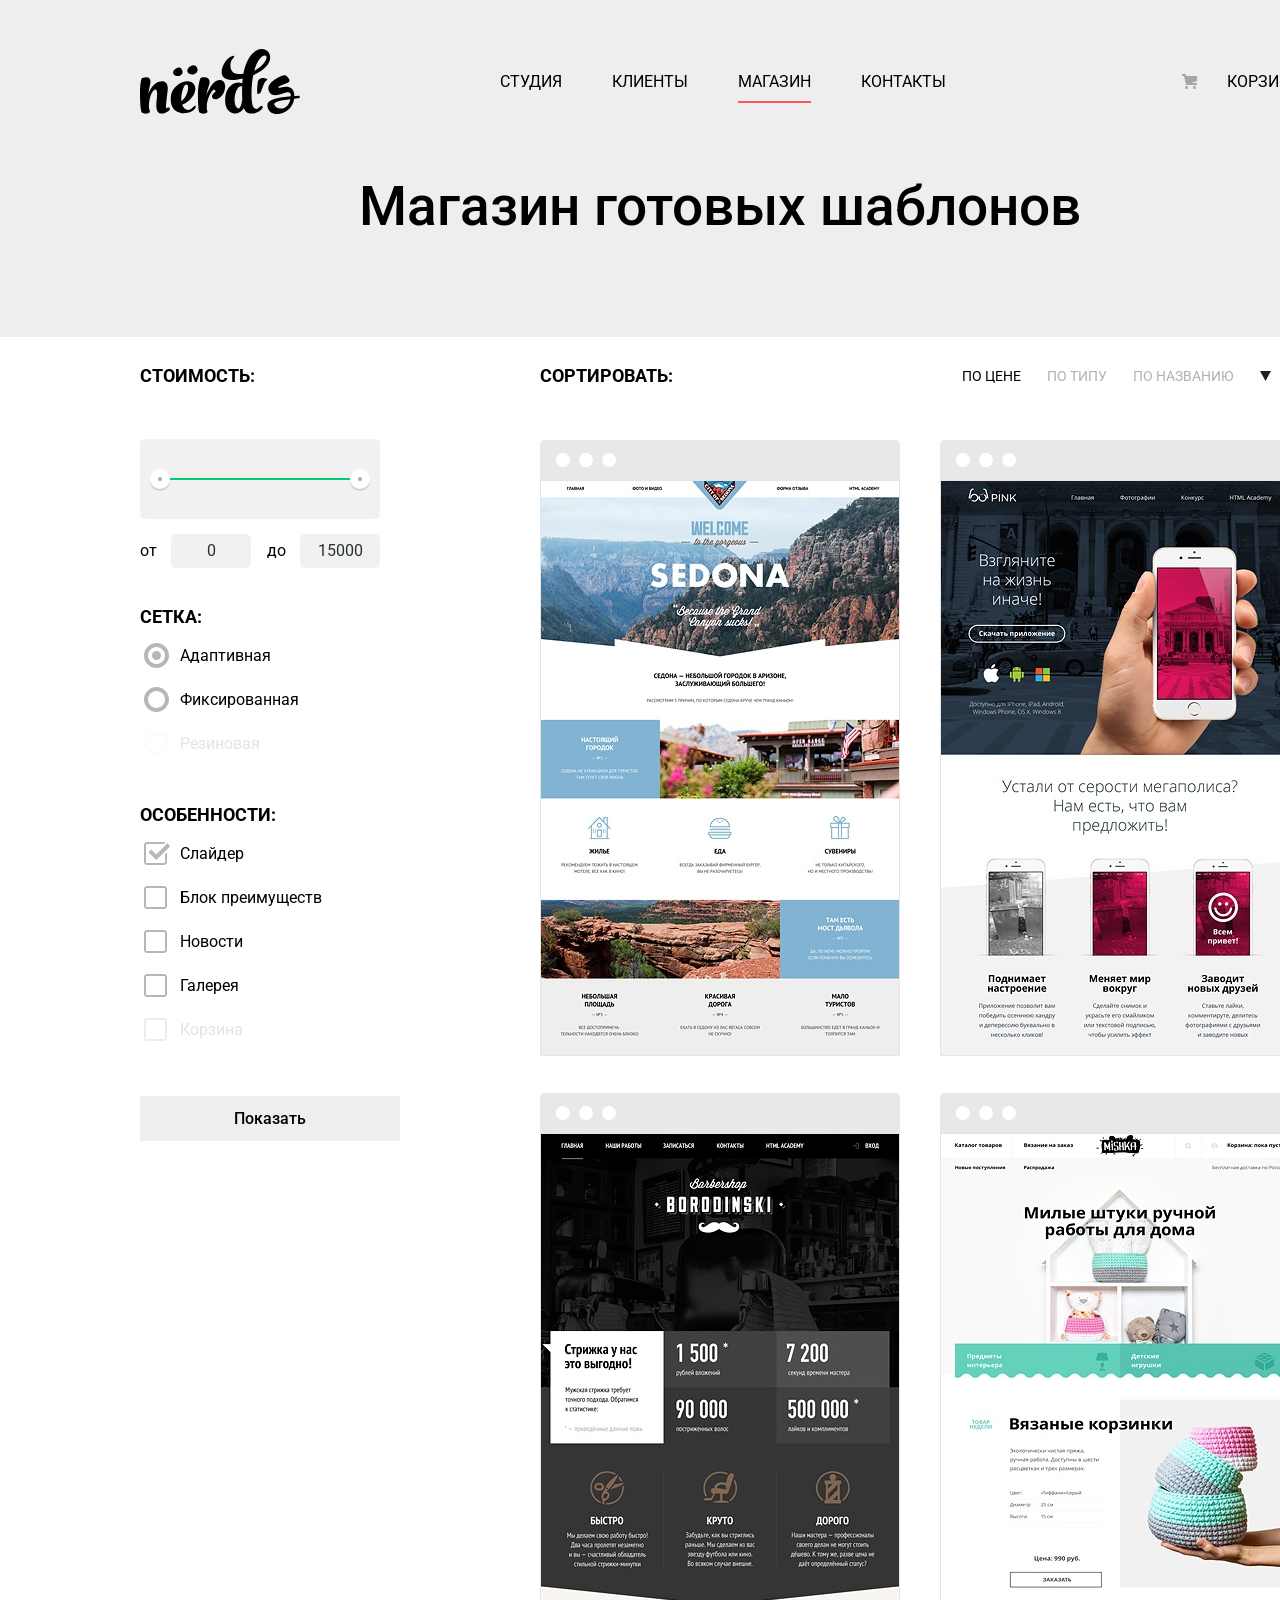
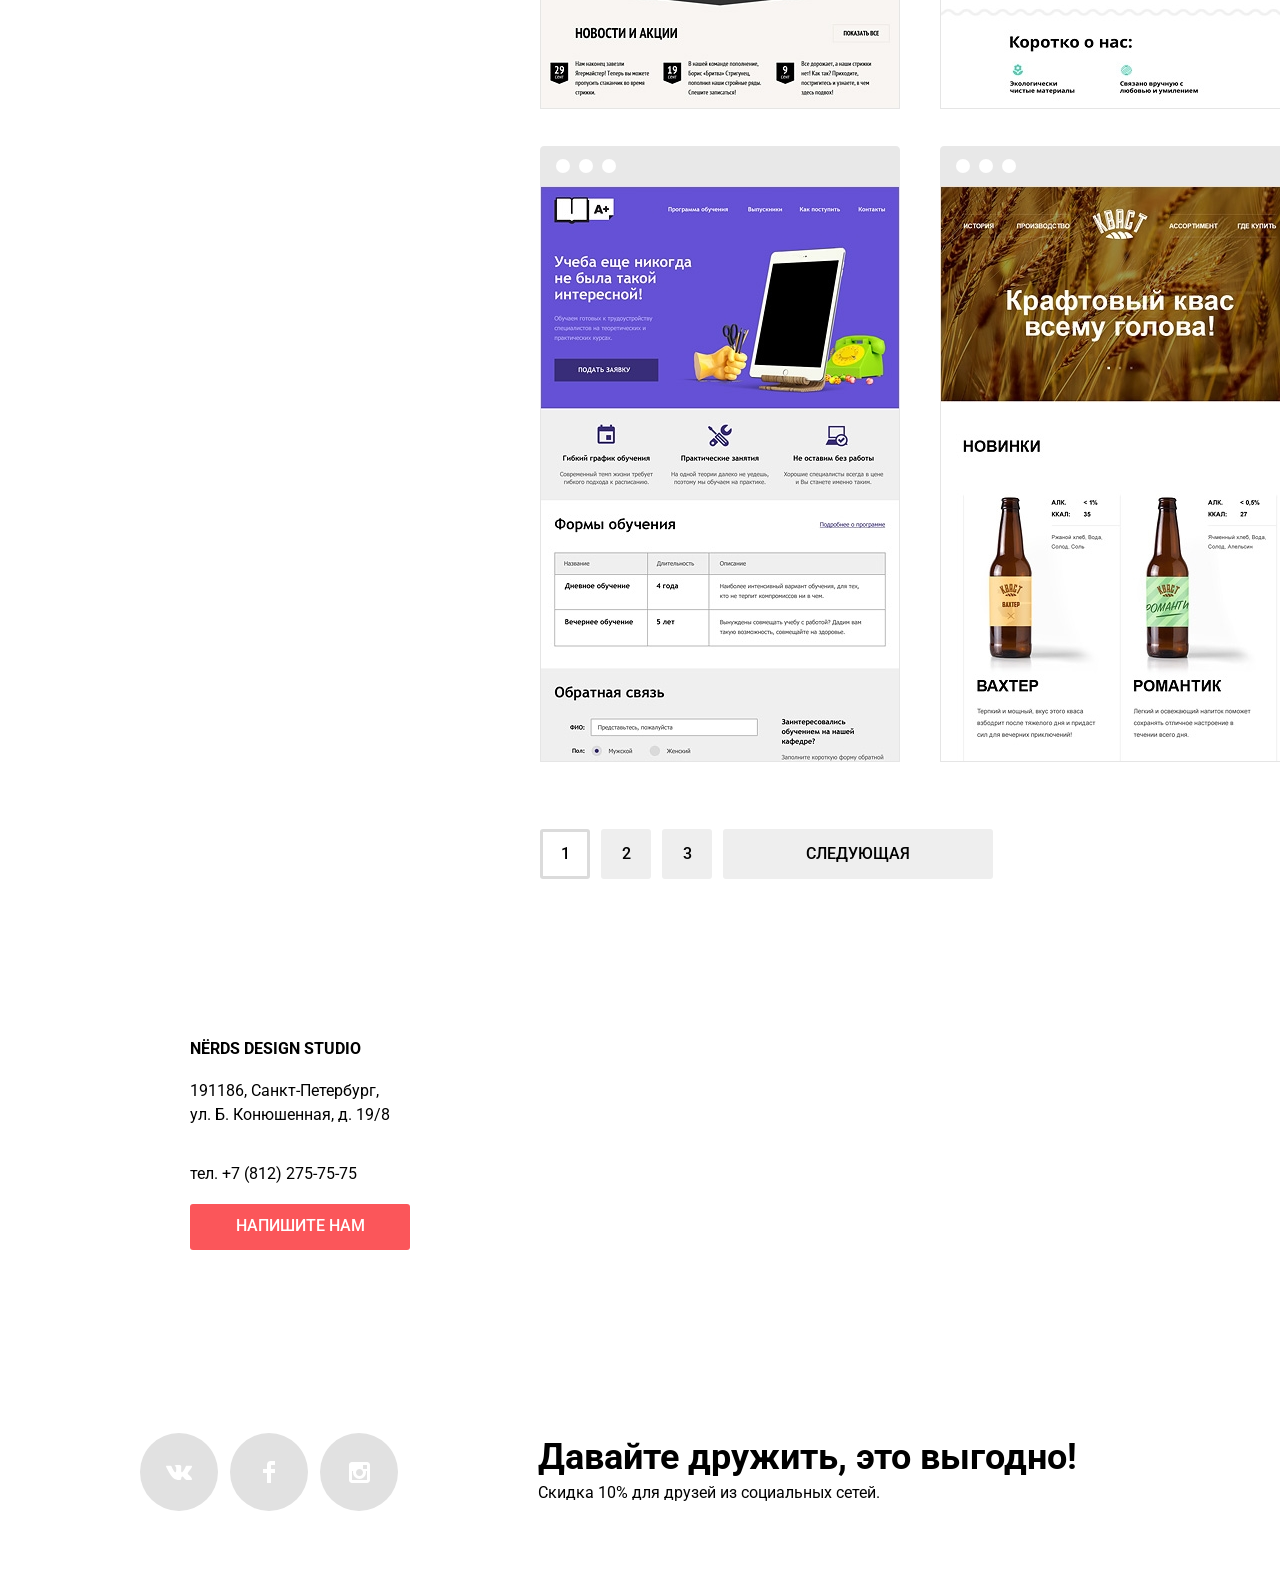
==== catalog.html @ 2fbe5a68 "обучение сайт nerds" ====
<!DOCTYPE html>
<html lang="en">
  <head>
    <meta charset="UTF-8" />
    <meta name="viewport" content="width=device-width, initial-scale=1.0" />
    <title>nerds</title>
    <link href="https://fonts.googleapis.com/css?family=Roboto:400,500,700&amp;subset=cyrillic" rel="stylesheet">
    <link href="style/normalize.css" rel="stylesheet" />
    <link rel="stylesheet" href="style/style.css" />
  </head>
  <body>
    <header class="main-header">
      <nav class="main-navigation  container">
        <h1 class="visually-hidden">nerds</h1>
        <a href="index.html" class="main-header-logo">
          <img src="img/nerds-logo.svg" width="160" height="65" alt="Логотип nerds" />
        </a>
        <div class="main-navigation-wrapper">
          <ul class="site-navigation">
            <li>
              <a href="index.html">Студия</a>
            </li>
            <li>
              <a href="clients.html">Клиенты</a>
            </li>
            <li>
              <a href="catalog.html" class="active-link">Магазин</a>
            </li>
            <li>
              <a href="contacts.html">Контакты</a>
            </li>
          </ul>
          <ul class="user-navigation">
            <li>
              <a class="basket-link" href="basket.html">Корзина</a>
            </li>
          </ul>
        </div>
      </nav>
    </header>
    <section class="page-title">
      <div class="container">
        <h1>Магазин готовых шаблонов</h1>
      </div>
    </section>
    <div class="catalog-columns container">
      <aside class="filters">
        <h2 class="visually-hidden">Фильтр товаров</h2>
        <form action="form.php" method="GET">
          <fieldset class="price">
            <legend>Стоимость:</legend>
            <div class="range-filter">
              <div class="range-controls">
                <div class="scale">
                  <div class="bar"></div>
                </div>
                <div class="toggle toggle-min"></div>
                <div class="toggle toggle-max"></div>
              </div>
              <div class="price-controls">
                <label class="min-price">от <input name="min-price" type="text" value="0"></label>
                <label class="max-price">до <input name="max-price" type="text" value="15000"></label>
              </div>
            </div>
          </fieldset>
          <fieldset class="templates-grid">
            <legend>Сетка:</legend>
            <ul class="filter-options">
              <li class="filter-option">
                <input class="visually-hidden filter-option-radio" type="radio" name="layouts" id="adaptive" value="adaptive"
                  checked>
                <label for="adaptive">Адаптивная</label>
              </li>
              <li class="filter-option">
                <input class="visually-hidden filter-option-radio" type="radio" name="layouts" id="fixed" value="fixed">
                <label for="fixed">Фиксированная</label>
              </li>
              <li class="filter-option">
                <input class="visually-hidden filter-option-radio" type="radio" name="layouts" id="rubber" value="rubber"
                  disabled>
                <label for="rubber">Резиновая</label>
              </li>
            </ul>
          </fieldset>
          <fieldset class="feature">
            <legend>Особенности:</legend>
            <ul>
              <li>
                <input id="slider" type="checkbox" name="feature" value="slider" checked>
                <label for="slider">Слайдер</label>
              </li>
              <li>
                <input id="block-advantage" type="checkbox" name="feature" value="block-advantage">
                <label for="block-advantage">Блок преимуществ</label>
              </li>
              <li>
                <input id="news" type="checkbox" name="feature" value="news">
                <label for="news">Новости</label>
              </li>
              <li>
                <input id="gallery" type="checkbox" name="feature" value="gallery">
                <label for="gallery">Галерея</label>
              </li>
              <li>
                <input id="cart" type="checkbox" name="feature" value="cart" disabled>
                <label for="cart">Корзина</label>
              </li>
            </ul>
          </fieldset>
          <button class="filter-button" type="submit">Показать</button>
        </form>
      </aside>
      <section class="projects">
        <h2 class="visually-hidden">Готовые шаблоны</h2>
        <div class="sort">
          <h4 class="sort-header">Сортировать:</h4>
          <ul class="sort-list">
            <li class="sort-item">
              <a class="sort-link current-sort-link" href="#">По цене</a>
            </li>
            <li class="sort-item">
              <a class="sort-link" href="#">По типу</a>
            </li>
            <li class="sort-item">
              <a class="sort-link" href="#">По названию</a>
            </li>
            <li class="sort-item">
              <a class="sort-down current-sort-link" href="#" aria-label="по уменьшению"></a>
              <a class="sort-up" href="#" aria-label="по возрастанию"></a>
            </li>
          </ul>
        </div>
        <ul class="projects-list">
          <li class="projects-item">
            <img src="img/img-sedona.jpg" alt="Шаблон сайта Sedona">
            <div class="bottom-modal">
              <a href="#">
                <h4 class="projects-item-title">Sedona</h4>
              </a>
              <p class="projects-item-description">Информационный сайт для туристов</p>
              <a class="button" href="#">9 900 руб.</a>
            </div>
          </li>
          <li class="projects-item">
            <img src="img/img-pink.jpg" alt="Шаблон сайта Sedona">
            <div class="bottom-modal">
              <a href="#">
                <h4 class="projects-item-title">PINK APP</h4>
              </a>
              <p class="projects-item-description">Продуктовый лендинг
                приложения для iOS и Android</p>
              <a class="button" href="#">9 900 руб.</a>
            </div>
          </li>
          <li class="projects-item">
            <img src="img/img-barbershop.jpg" alt="Шаблон сайта BARBERSHOP">
            <div class="bottom-modal">
              <a href="#">
                <h4 class="projects-item-title">BARBERSHOP</h4>
              </a>
              <p class="projects-item-description">Сайт салоны красоты. Для мужчин, да.</p>
              <a class="button" href="#">9 900 руб.</a>
            </div>
          </li>
          <li class="projects-item">
            <img src="img/img-mishka.jpg" alt="Шаблон сайта MISHKA">
            <div class="bottom-modal">
              <a href="#">
                <h4 class="projects-item-title">MISHKA</h4>
              </a>
              <p class="projects-item-description">Интернет-магазин
                вязаных игрушек</p>
              <a class="button" href="#">9 900 руб.</a>
            </div>
          </li>
          <li class="projects-item">
            <img src="img/img-aplus.jpg" alt="Шаблон сайта A PLUS">
            <div class="bottom-modal">
              <a href="#">
                <h4 class="projects-item-title">A PLUS</h4>
              </a>
              <p class="projects-item-description">Лендинг курсов повышения квалификации</p>
              <a class="button" href="#">9 900 руб.</a>
            </div>
          </li>
          <li class="projects-item">
            <img src="img/img-kvast.jpg" alt="Шаблон сайта КВАСТ">
            <div class="bottom-modal">
              <a href="#">
                <h4 class="projects-item-title">КВАСТ</h4>
              </a>
              <p class="projects-item-description">Промо-сайт производителя
                крафтового кваса</p>
              <a class="button" href="#">9 900 руб.</a>
            </div>
          </li>
        </ul>
        <nav aria-label="pagination">
          <ul class="pagination">
            <li>
              <a href="" aria-current="page"><span class="visually-hidden">page </span>1</a>
            </li>
            <li>
              <a href="">
                <span class="visually-hidden">page </span>2
              </a>
            </li>
            <li>
              <a href=""> <span class="visually-hidden">page </span>3</a>
            </li>
            <li class=" pagination-next">
              <a href="">
                <span class="visually-hidden">Следующая страница</span><span>СЛЕДУЮЩАЯ</span>
              </a>
            </li>
          </ul>
        </nav>
      </section>
    </div>
    <footer>
      <section class="contacts">
        <h2 class="visually-hidden">Контакты</h2>
        <iframe
          src="https://yandex.ru/map-widget/v1/?um=constructor%3A1b38557f843f948382fe38549c02ef60f579a05e9a48467eda817ba6c1360b49&amp;source=constructor"
          width="100%" height="416" frameborder="0"></iframe>
        <img src="img/map.jpg" alt="Дизайн-студия Nerds - карта" width="100%" height="416">
        <div class="container">
          <div class="contacts-info">
            <b>NЁRDS DESIGN STUDIO</b>
            <p class="contacts-info-text">191186, Санкт-Петербург, <br> ул. Б. Конюшенная, д. 19/8</p>
            <p class="contacts-info-text">тел. <a href="tel:+78122757575">+7 (812) 275-75-75</a></p>
            <a class="button write-us" href="form.html">Напишите нам</a>
          </div>
        </div>
      </section>
      <section class="social container">
        <h2 class="visually-hidden">Мы в социальных сетях</h2>
        <ul class="social-list">
          <li>
            <a class="social-button button-vk" href="#">
              <span class="visually-hidden">Вконтакте</span>
            </a>
          </li>
          <li>
            <a class="social-button button-fb" href="#">
              <span class="visually-hidden">Фейсбук</span>
            </a>
          </li>
          <li>
            <a class="social-button button-insta" href="#">
              <span class="visually-hidden">Инстаграм</span>
            </a>
          </li>
        </ul>
        <div class="social-text">
          <b>Давайте дружить, это выгодно!</b>
          <p>Скидка 10% для друзей из социальных сетей.</p>
        </div>
      </section>
      <section class="modal modal-feedback">
        <b>Напишите нам</b>
        <form class="feedback-form" action="https://echo.htmlacademy.ru" method="post">
          <div class="feedback-form-user-info">
            <div>
              <label for="name">Ваше имя:</label>
              <input id="name" type="text" name="name" placeholder="Имя Фамилия" required>
            </div>
            <div>
              <label for="email">Ваш e-mail:</label>
              <input id="email" type="email" name="email" placeholder="email@example.com" required>
            </div>
          </div>
          <div>
            <label for="message">Текст письма:</label>
            <textarea id="message" name="message" placeholder="В свободной форме"></textarea>
          </div>
          <button class="button" type="submit">Отправить</button>
        </form>
        <button class="modal-close" type="button"><span class="visually-hidden">Закрыть</span></button>
      </section>
      <script src="js/script.js"></script>
  </body>
</html>
---- style/style.css ----
body {
  min-width: 1440px;
  margin: 0;
  padding: 0;
  font-family: "Roboto", Arial, sans-serif;
  font-size: 16px;
  line-height: 24px;
  font-weight: 400;
  color: #000000;
  background-color: #ffffff;
}

a {
  text-decoration: none;
}

.visually-hidden {
  position: absolute;
  width: 1px;
  height: 1px;
  margin: -1px;
  border: 0;
  padding: 0;
  white-space: nowrap;
  clip-path: inset(100%);
  clip: rect(0 0 0 0);
  overflow: hidden;
}

.container {
  width: 1160px;
  margin: 0 auto;
  padding: 0 20px;
}

.button {
  display: inline-block;
  padding: 13px 45px 15px 45px;
  font: inherit;
  font-weight: 500;
  line-height: 18px;
  vertical-align: middle;
  text-align: center;
  color: #ffffff;
  text-transform: uppercase;
  background-color: #fb565a;
  border: none;
  cursor: pointer;
  border-radius: 3px;
}

.button:hover,
.button:focus {
  background-color: #e74246;
}

.button:active {
  background-color: #d7373b;
  box-shadow: 0px 5px 5px -5px rgba(0, 0, 0, 0.6) inset;
  color: rgba(255, 255, 255, 0.3);
}

.button.disabled,
.button:disabled {
  cursor: default;
  opacity: 0.5;
  background-color: #000000;
}

.main-header {
  background-color: #eeeeee;
}

.main-header .main-navigation {
  display: flex;
  padding-top: 49px;
  justify-content: space-between;
  min-height: 65px;
}

.main-header .main-header-logo {
  width: 160px;
  height: 65px;
  margin-right: 200px;
}

.main-header .main-header-logo:hover {
  opacity: 0.8;
}

.main-header .main-header-logo:hover {
  opacity: 0.3;
}

.main-header ul {
  margin: 0;
  padding: 0;
  list-style: none;
  column-gap: 50px;
  row-gap: 20px;
  margin-right: 45px;
}

.site-navigation {
  list-style: none;
  margin: 0;
  padding: 0;
  display: flex;
  flex-wrap: wrap;
  margin-top: 75px;
}

.main-header ul.user-navigation {
  margin: 0;
}

.main-navigation .main-navigation-wrapper {
  display: flex;
  flex-grow: 1;
  justify-content: space-between;
  align-items: center;
}

.basket-link {
  position: relative;
  display: inline-flex;
  align-items: center;
}

.basket-link::before {
  content: "";
  position: absolute;
  left: -45px;
  width: 15px;
  height: 15px;
  background-image: url("../img/cart-icon.svg");
  background-repeat: no-repeat;
  background-position: 0 0;
  align-self: center;
}

.basket-link.active-link::after {
  content: "";
  position: absolute;
  left: -45px;
  right: 0;
  bottom: -9px;
  height: 1px;
  background-color: #fb565a;
}

.site-navigation a,
.basket-link {
  color: #000;
  text-transform: uppercase;
}

.main-navigation-wrapper a:focus,
.main-navigation-wrapper a:active {
  opacity: 0.3;
  color: #000;
}

.main-navigation-wrapper a:hover {
  color: #fb565a;
}

.site-navigation a.active-link {
  border-bottom: 2px #fb565a solid;
  padding-bottom: 10px;
}

.slider {
  background-color: #eeeeee;
  margin-bottom: 80px;
}

.slider-inner {
  position: relative;
  min-height: 431px;
  margin: 0 auto;
  max-width: 1160px;
  box-sizing: border-box;
  background-color: #eeeeee;
}

.slider input[type="radio"] {
  position: absolute;
  opacity: 0;
}

.slider-controls {
  position: absolute;
  bottom: 95px;
  left: 50%;
  width: 200px;
  height: 10px;
  margin-left: -100px;
  text-align: center;
  z-index: 1000;
}

.slider-controls label {
  display: inline-block;
  width: 4px;
  height: 4px;
  margin: 0 3px;
  background: white;
  border: 3px solid white;
  vertical-align: top;
  border-radius: 50%;
  cursor: pointer;
}

#btn-1:checked ~ .slider-controls label[for="btn-1"],
#btn-2:checked ~ .slider-controls label[for="btn-2"],
#btn-3:checked ~ .slider-controls label[for="btn-3"] {
  background: #c1c1c1;
}

.slide {
  position: absolute;
  top: 0;
  left: 0;
  width: 100%;
  height: 100%;
  overflow: hidden;
  align-items: center;
}

.slide-text {
  width: 380px;
  padding: 30px 0;
  color: #283136;
}

.slide-title {
  font-size: 36px;
  line-height: 1;
  font-weight: bold;
  color: black;
}

.slide .btn {
  display: block;
  max-width: 240px;
  padding: 10px 0;
  margin-top: 25px;
  color: white;
  text-transform: uppercase;
  text-align: center;
  text-decoration: none;
  background: #fb565a;
  border-radius: 3px;
}

.slide .btn:hover,
.slide .btn:focus {
  background-color: #e74246;
}

.slide .btn:active {
  background-color: #d7373b;
  box-shadow: 0px 5px 5px -5px rgba(0, 0, 0, 0.6) inset;
  color: rgba(255, 255, 255, 0.3);
}

.slide:nth-child(1) {
  background-image: url("../img/slider-bg.png");
  background-repeat: no-repeat;
  background-position: 100% 10px;
}

.slide:nth-child(2) {
  background-image: url("../img/slider-bg-2.png");
  background-repeat: no-repeat;
  background-position: 100% 10px;
}

.slide:nth-child(3) {
  background-image: url("../img/slider-bg-3.png");
  background-repeat: no-repeat;
  background-position: 100% 0;
}

.slide {
  display: none;
}

#btn-1:checked ~ .slides .slide:nth-child(1) {
  display: flex;
}

#btn-2:checked ~ .slides .slide:nth-child(2) {
  display: flex;
}

#btn-3:checked ~ .slides .slide:nth-child(3) {
  display: flex;
}

.type-services {
  padding-bottom: 80px;
  border-bottom: 2px solid #eeeeee;
}

.type-services-list {
  display: grid;
  grid-template-columns: repeat(3, 300px);
  gap: 100px;
  padding: 0;
  margin: 0;
  list-style: none;
  justify-content: start;
}

.type-services-item h3 {
  font-size: 24px;
}

.button-green {
  background-color: #00ca74;
}

.button-yellow {
  background-color: #efc849;
}

.button-green:hover,
.button-green:focus {
  background-color: #00bc6c;
}

.button-yellow:hover,
.button-yellow:focus {
  background-color: #eab534;
}

.button-green:active {
  background-color: #00aa62;
  box-shadow: 0px 5px 5px -5px rgba(0, 0, 0, 0.6) inset;
  color: rgba(255, 255, 255, 0.3);
}

.button-yellow:active {
  background-color: #e5a722;
  box-shadow: 0px 5px 5px -5px rgba(0, 0, 0, 0.6) inset;
  color: rgba(255, 255, 255, 0.3);
}

.about {
  display: flex;
  padding: 60px 0 70px;
  gap: 140px;
}

.about .about-left,
.about .about-right {
  display: flex;
  align-items: flex-start;
  justify-content: center;
  flex-direction: column;
}

.about-left {
  flex: 0 1 65%;
}

.about-right {
  flex: 0 1 35%;
}

.about-left > b {
  font-size: 45px;
  line-height: 45px;
  margin-bottom: 28px;
}

.about-left > b + p {
  margin: 0px 0px 12px;
}

.about-right::before {
  content: "";
  position: relative;
  top: 0;
  left: 0;
  width: 360px;
  height: 208px;
  background: url("../img/nerds-illustration.jpg") no-repeat center / cover;
}

.about-right > p {
  margin: 36px 0px 30px;
}

.about-title {
  font-weight: bold;
  margin-bottom: 0px;
}

.services li {
  list-style: none;
  position: relative;
  padding-left: 24px;
  margin-bottom: 16px;
}

.services li::before {
  content: "";
  position: absolute;
  left: -32px;
  top: 8px;
  width: 25px;
  height: 2px;
  background: url("../img/hr-li.svg") no-repeat center / contain;
}

.services li:last-child {
  margin-bottom: 0;
}

.stats-list {
  display: flex;
  position: relative;
  flex-direction: row;
  list-style: none;
  gap: 12px;
  padding-left: 0;
}

.stats-list li b:first-child {
  font-size: 45px;
  font-weight: bold;
  line-height: 10px;
}

.about {
  padding-bottom: 80px;
  border-bottom: 2px solid #eeeeee;
}

.partners {
  margin-bottom: 80px;
}

.partners-list {
  display: flex;
  align-items: center;
  padding: 40px 0px;
  margin: 0;
  list-style: none;
  border-bottom: 2px solid #eeeeee;
}

.partners-item {
  flex: 1 1 0;
  display: flex;
  justify-content: center;
  align-items: center;
  position: relative;
}

.partners-item img {
  opacity: 0.2;
}

.partners-item img:hover {
  opacity: 1;
}

.partners-item img:active {
  opacity: 0.1;
}

.partners-item::after {
  content: "";
  position: absolute;
  top: 50%;
  right: 0;
  transform: translate(50%, -50%);
  width: 2px;
  height: 60px;
  background-color: #eeeeee;
}

.partners-item:last-child::after {
  display: none;
}

.contacts {
  position: relative;
  height: 416px;
  padding-bottom: 80px;
  overflow: hidden;
}

.contacts iframe {
  position: relative;
  z-index: 2;
  width: 100%;
  height: 416px;
  border: none;
}

.contacts img {
  position: absolute;
  top: 0;
  z-index: 1;
  width: 100%;
  height: 416px;
}

.contacts-info {
  display: flex;
  flex-direction: column;
  justify-content: space-between;
  position: absolute;
  top: 52px;
  z-index: 2;
  width: 320px;
  height: 308px;
  padding: 48px 50px 47px 50px;
  background-color: #ffffff;
  box-sizing: border-box;
}

.contacts-info .contacts-info-text a {
  color: #000;
}

.social {
  display: flex;
  gap: 140px;
  align-items: center;
  margin-bottom: 80px;
}

.social-list li {
  background-color: #e1e1e1;
  border-radius: 50%;
  height: 78px;
  width: 78px;
  text-align: center;
  align-content: center;
  fill: #fff;
}

.social-list li:hover,
.social-list li:focus {
  background-color: #e74246;
}

.social-list li:active {
  background-color: #d7373b;
  box-shadow: 0px 5px 5px -5px rgba(0, 0, 0, 0.6) inset;
  fill: rgba(255, 255, 255, 0.3);
}

.social-list {
  list-style: none;
  display: flex;
  gap: 12px;
  padding-left: 0px;
  margin: 0;
}

.social-button svg {
  vertical-align: middle;
}

.social-button {
  display: flex;
  align-items: center;
  justify-content: center;
  background-repeat: no-repeat;
  background-position: center;
  background-size: contain;
}

.social-text b {
  font-size: 36px;
  line-height: 36px;
}

.social-text p {
  margin: 0;
  margin-top: 5px;
}

.button-vk {
  background-image: url("../img/vk-icon.svg");
  height: 15px;
}

.button-fb {
  background-image: url("../img/fb-icon.svg");
  height: 22px;
}

.button-insta {
  background-image: url("../img/insta-icon.svg");
  height: 21px;
}

.modal {
  display: none;
}

@keyframes animate_fading {
  0% {
    opacity: 0;
  }

  25% {
    opacity: 0.6;
  }

  50% {
    opacity: 0.6;
  }

  100% {
    opacity: 1;
  }
}

.modal-show {
  display: block;
  animation: animate_fading 1s;
  animation-timing-function: linear;
}

.modal-feedback {
  position: fixed;
  top: 50vh;
  left: 50%;
  z-index: 3;
  transform: translate(-50%, -50%);
  width: 760px;
  padding: 68px 100px 85px 100px;
  background: #ffffff;
  box-shadow: 0px 20px 40px rgba(0, 0, 0, 0.4);
}

.modal-feedback > b {
  font-size: 45px;
  line-height: 45px;
}

.feedback-form-user-info {
  display: flex;
  justify-content: space-between;
}

.modal-close {
  position: absolute;
  top: 80px;
  right: 87px;
  width: 21px;
  height: 21px;
  padding: 0;
  border: none;
  cursor: pointer;
  opacity: 0.3;
  background: url("../img/close-cross.svg") no-repeat center / contain;
}

.modal-close:hover {
  opacity: 1;
}

.modal-close:active {
  opacity: 0.1;
}

.feedback-form {
  position: relative;
  margin-top: 32px;
}

.feedback-form label {
  font-weight: bold;
  line-height: 18px;
  color: #000000;
}

.feedback-form-user-info div {
  width: 360px;
  padding-top: 12px;
  margin-bottom: 32px;
}

.feedback-form input,
.feedback-form textarea {
  display: block;
  width: 100%;
  margin-top: 10px;
  padding: 13px 15px 16px;
  font-size: 16px;
  line-height: 24px;
  color: #000000;
  background-color: #fff;
  border: 1px solid #d7dcde;
  border-radius: 3px;
  box-sizing: border-box;
  max-width: 100%;
  min-width: 100%;
}

.feedback-form input:focus,
.feedback-form textarea:focus {
  border-color: #000000;
}

.feedback-form input:invalid:not(:placeholder-shown) {
  border-color: #e74246;
  color: #e74246;
}

.feedback-form input:hover,
.feedback-form textarea:hover {
  border-color: #b4b9bb;
}

.feedback-form textarea {
  min-height: 118px;
  margin-bottom: 47px;
}

/* catalog */

.page-title {
  background-color: #eeeeee;
  padding: 65px 0 103px;
  text-align: center;
  color: #000000;
}

.page-title h1 {
  font-weight: 500;
  font-size: 55px;
  line-height: 55px;
  text-align: center;
  color: #000000;
  margin: 0;
}

.catalog-columns {
  display: flex;
  justify-content: space-between;
  margin-bottom: 58px;
  gap: 140px;
  margin-top: 30px;
}

.filters {
  flex: 0 0 260px;
}

.filters legend {
  text-transform: uppercase;
  font-weight: bold;
  font-size: 18px;
  line-height: 18px;
  margin-bottom: 18px;
}

.filters fieldset {
  margin: 0;
  padding: 0;
  border: none;
  margin-bottom: 30px;
}

.filters fieldset.price {
  margin-bottom: 40px;
}

.filters fieldset.price legend {
  margin-bottom: 54px;
}

.range-filter {
  width: 240px;
}

.range-controls {
  position: relative;
  height: 41px;
  padding-top: 39px;
  padding-right: 20px;
  padding-left: 20px;
  margin-bottom: 15px;
  border-radius: 5px;
  background: #f1f1f1;
}

.range-controls .scale {
  height: 2px;
  background: #d7dcde;
}

.range-controls .bar {
  width: 100%;
  height: 2px;
  background: #00ca74;
}

.range-controls .toggle {
  position: absolute;
  top: 30px;
  width: 4px;
  height: 4px;
  cursor: pointer;
  border: 8px solid #fff;
  border-radius: 50%;
  background: #ababab;
  box-shadow: 0 2px 1px 0 #cfcfcf;
}

.range-controls .toggle-min {
  left: 0;
  transform: translateX(50%);
}

.range-controls .toggle-max {
  right: 0;
  transform: translateX(-50%);
}

.price-controls {
  font-size: 0;
}

.price-controls label {
  font-size: 16px;
  display: inline-block;
  width: 50%;
}

.max-price {
  text-align: right;
}

.price-controls input {
  width: 60px;
  margin-left: 10px;
  padding: 8px 10px;
  text-align: center;
  color: #283136;
  border: none;
  border-radius: 5px;
  background: #f1f1f1;
}

.filters ul {
  list-style: none;
  margin: 0;
}

.filters ul li {
  margin-bottom: 20px;
  position: relative;
}

.filters label {
  position: relative;
}

.filter-option-radio + label::before {
  content: "";
  position: absolute;
  width: 25px;
  height: 25px;
  left: -36px;
  top: -3px;
  background-image: url("../img/radio-off.svg");
  background-repeat: no-repeat;
  background-position: 0 0;
  opacity: 0.4;
}

.filter-option-radio:checked + label::before {
  background-image: url("../img/radio-on.svg");
}

.feature input[type="checkbox"] {
  -webkit-appearance: none;
  appearance: none;
}

.feature input[type="checkbox"],
.feature input[type="checkbox"]:checked {
  content: "";
  position: absolute;
  width: 27px;
  height: 23px;
  left: -36px;
  background-image: url("../img/checkbox-off.svg");
  background-repeat: no-repeat;
  background-position: 0 0;
  opacity: 0.4;
}

.feature input[type="checkbox"]:checked {
  background-image: url("../img/checkbox-on.svg");
}

.filter-button {
  border: none;
  width: 100%;
  margin-top: 4px;
  padding-top: 14px;
  padding-bottom: 12px;
  font-weight: 500;
  color: #000000;
  background-color: #eeeeee;
}

.filter-button:hover,
.filter-button:focus {
  background-color: #dfdfdf;
}

.filter-button:active {
  background-color: #d5d5d5;
  box-shadow: 0px 5px 5px -5px rgba(0, 0, 0, 0.6) inset;
  color: rgba(255, 255, 255, 0.3);
}

.filter-option-radio:disabled + label::before {
  opacity: 0.1;
}

.feature input[type="checkbox"]:disabled {
  opacity: 0.1;
}

.filter-option-radio:disabled + label {
  opacity: 0.1;
}

.feature input[type="checkbox"]:disabled + label {
  opacity: 0.1;
}

.feature input[type="checkbox"]:hover,
.feature input[type="checkbox"]:focus {
  opacity: 1;
}

.filter-option-radio:hover + label::before,
.filter-option-radio:focus + label::before {
  opacity: 1;
}

.projects {
  display: flex;
  width: 100%;
  flex-direction: column;
}

.sort {
  text-transform: uppercase;
  display: flex;
  width: 100%;
  flex-wrap: wrap;
  justify-content: space-between;
  align-items: flex-start;
  margin-bottom: 55px;
  line-height: 30px;
}

.sort h4 {
  font-size: 18px;
  line-height: 18px;
  margin: 0;
  padding: 0;
}

.sort-list {
  position: relative;
  display: flex;
  justify-content: flex-start;
  flex-wrap: wrap;
  gap: 26px;
  list-style: none;
  margin: 0;
  padding: 0;
}

.sort-item {
  display: flex;
  gap: 18px;
  align-items: center;
}

.sort-down {
  width: 11px;
  height: 10px;
  background: url("../img/icon-down-dir.svg") no-repeat;
}

.sort-up {
  width: 11px;
  height: 10px;
  background: url("../img/icon-up-dir.svg") no-repeat;
}

.sort a {
  font-size: 14px;
  line-height: 18px;
  color: #000000;
  text-transform: uppercase;
  opacity: 0.3;
}

.sort a:hover,
.sort a:focus {
  opacity: 0.6;
}

.sort a:active,
.sort .current-sort-link {
  opacity: 1;
}

.projects-list {
  display: flex;
  column-gap: 40px;
  row-gap: 30px;
  justify-content: space-between;
  list-style: none;
  margin: 0;
  padding: 0;
  width: 100%;
  flex-wrap: wrap;
  position: relative;
  margin-bottom: 60px;
}

.projects-item {
  flex: 0 0 calc(50% - 20px);
  box-sizing: border-box;
  position: relative;
  height: fit-content;
  overflow: hidden;
}

.projects-item img {
  width: 100%;
  height: auto;
  box-sizing: border-box;
}

.projects-item:before {
  content: "";
  display: block;
  background-image: url("../img/browser.svg");
  width: 100%;
  background-repeat: no-repeat;
  background-position: 0 0;
  height: 40px;
  opacity: 0.12;
}

.projects-item:hover::before,
.projects-item:focus::before {
  opacity: 1;
}

.projects-item:hover .bottom-modal,
.projects-item:focus .bottom-modal {
  transform: translateY(0);
}

.bottom-modal {
  background-color: #eeeeee;
  padding: 30px 60px;
  display: flex;
  flex-direction: column;
  align-items: center;
  text-align: center;
  position: absolute;
  z-index: 1;
  bottom: 0;
  transform: translateY(100%);
  transition: transform 0.3s ease-in-out;
}

.projects-item-title {
  font-size: 18px;
  line-height: 30px;
  font-weight: 600;
  text-transform: uppercase;
  color: #000000;
  margin: 0;
}

.projects-item-description {
  color: #666666;
  margin-bottom: 22px;
}

nav[aria-label="pagination"] {
  display: flex;
}

.pagination {
  list-style: none;
  margin: 0;
  padding: 0;
  display: flex;
  gap: 11px;
}

.pagination a {
  display: flex;
  align-items: center;
  justify-content: center;
  height: 50px;
  min-width: 50px;
  font-weight: 500;
  color: #000000;
  background-color: #eeeeee;
  border-radius: 3px;
  box-sizing: border-box;
  border: 3px solid transparent;
}

.pagination-next a {
  padding-right: 80px;
  padding-left: 80px;
  text-transform: uppercase;
}

.pagination a:hover,
.pagination a:focus {
  background-color: #dbdbdb;
}

.pagination a:active {
  background-color: #dbdbdb;
  box-shadow: 0px 5px 5px -5px rgba(0, 0, 0, 0.6) inset;
  color: rgba(0, 0, 0, 0.3);
}

.pagination a[aria-current="page"] {
  border: solid 3px #dbdbdb;
  background-color: #ffffff;
  pointer-events: none;
}
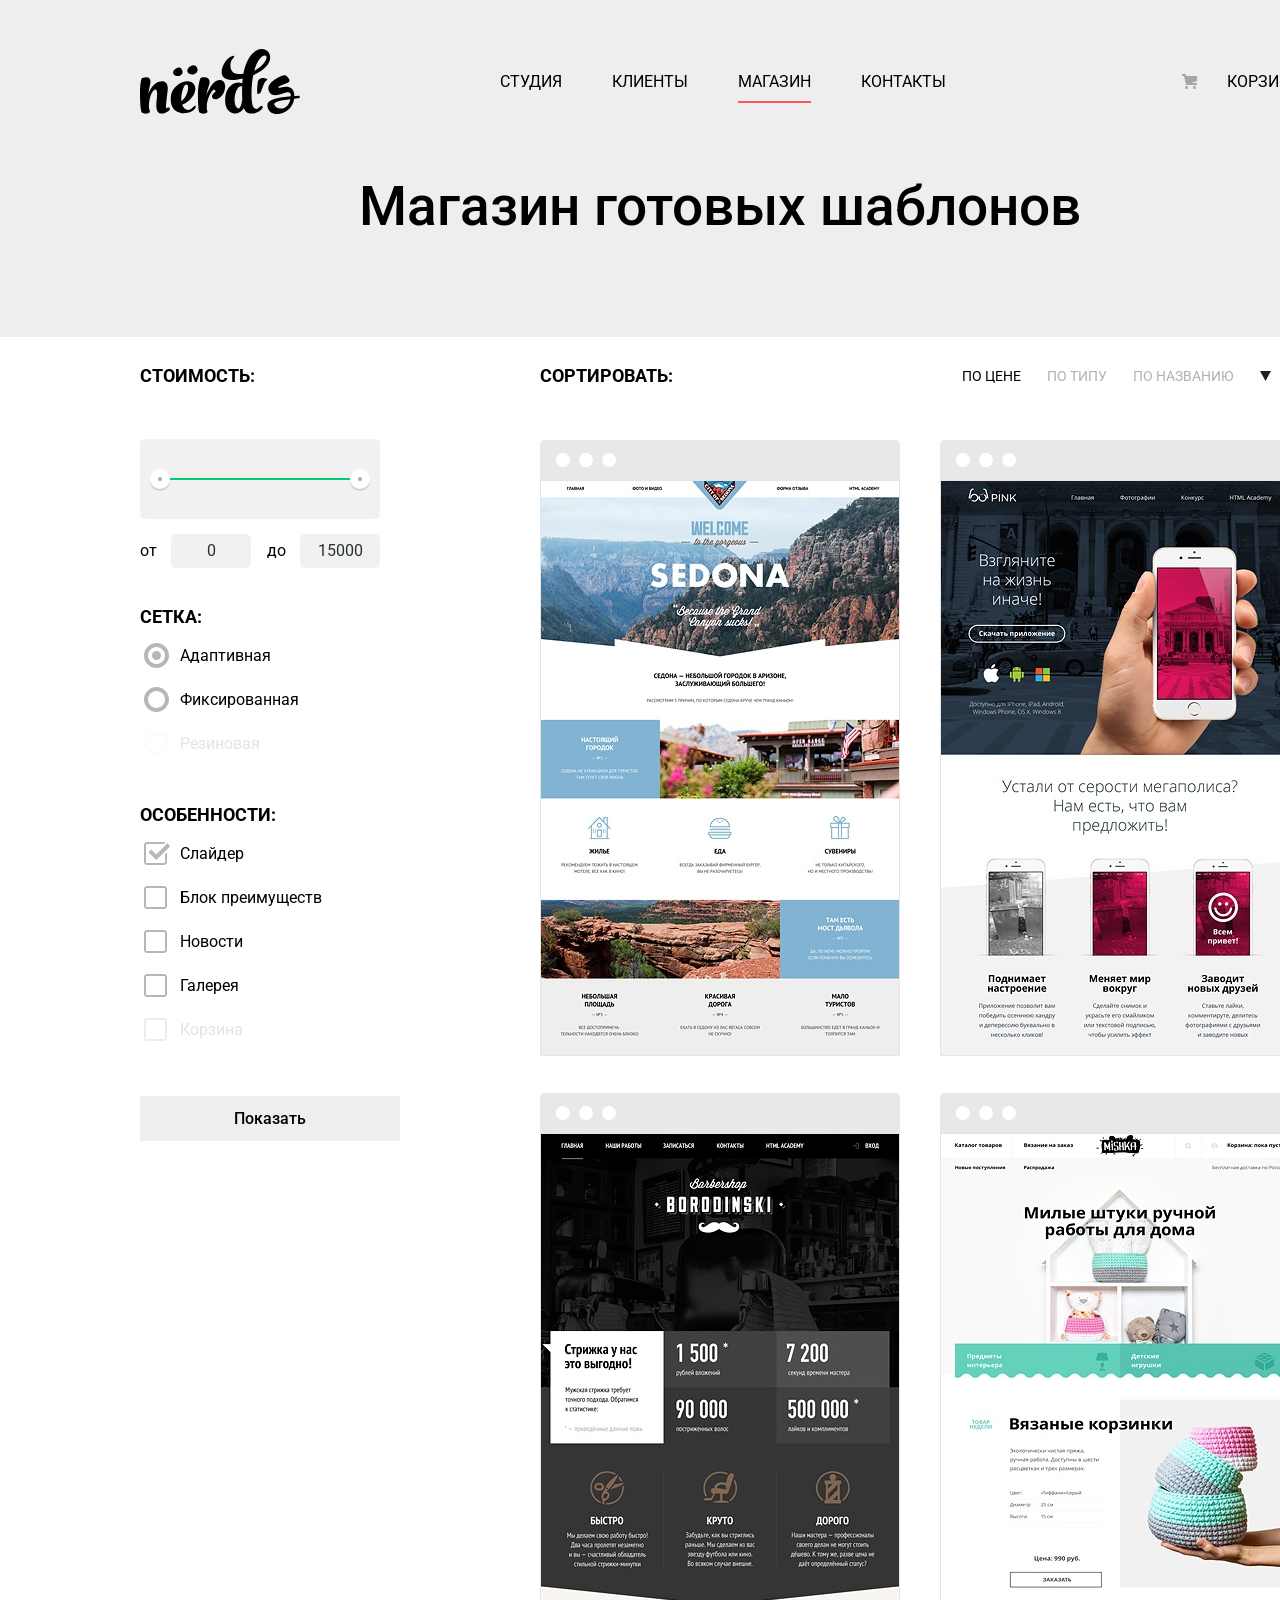
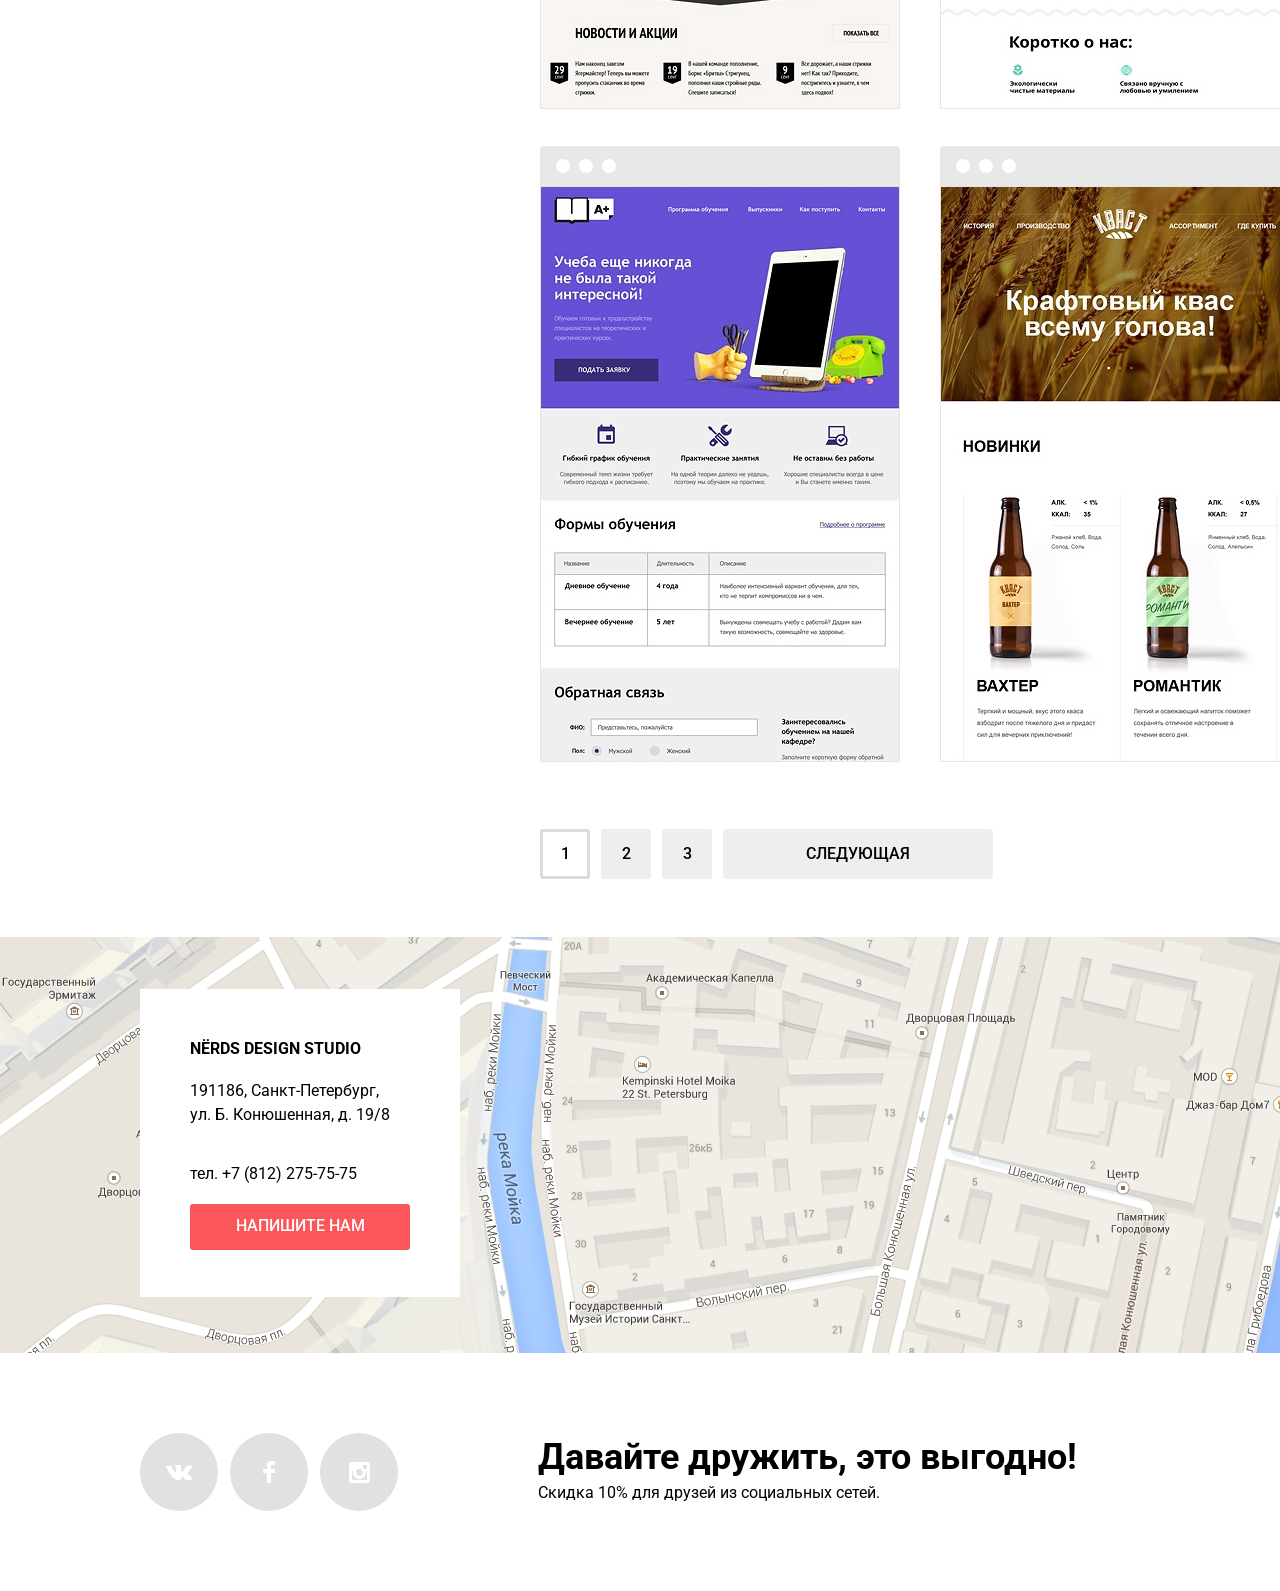
==== commit 068db599: "Правки" ====
--- a/catalog.html
+++ b/catalog.html
@@ -1,5 +1,5 @@
 <!DOCTYPE html>
-<html lang="en">
+<html lang="ru" >
   <head>
     <meta charset="UTF-8" />
     <meta name="viewport" content="width=device-width, initial-scale=1.0" />
@@ -11,7 +11,6 @@
   <body>
     <header class="main-header">
       <nav class="main-navigation  container">
-        <h1 class="visually-hidden">nerds</h1>
         <a href="index.html" class="main-header-logo">
           <img src="img/nerds-logo.svg" width="160" height="65" alt="Логотип nerds" />
         </a>
@@ -113,7 +112,7 @@
       <section class="projects">
         <h2 class="visually-hidden">Готовые шаблоны</h2>
         <div class="sort">
-          <h4 class="sort-header">Сортировать:</h4>
+          <b class="sort-header">Сортировать:</b>
           <ul class="sort-list">
             <li class="sort-item">
               <a class="sort-link current-sort-link" href="#">По цене</a>
@@ -221,9 +220,10 @@
       <section class="contacts">
         <h2 class="visually-hidden">Контакты</h2>
         <iframe
-          src="https://yandex.ru/map-widget/v1/?um=constructor%3A1b38557f843f948382fe38549c02ef60f579a05e9a48467eda817ba6c1360b49&amp;source=constructor"
-          width="100%" height="416" frameborder="0"></iframe>
-        <img src="img/map.jpg" alt="Дизайн-студия Nerds - карта" width="100%" height="416">
+          src="https://yandex.ru/map-widget/v1/?um=constructor%3A1b38557f843f948382fe38549c02ef60f579a05e9a48467eda817ba6c1360b49&amp;source=constructor"></iframe>
+        <div class="map-container">
+          <img src="img/map.jpg" alt="Дизайн-студия Nerds - карта">
+        </div>
         <div class="container">
           <div class="contacts-info">
             <b>NЁRDS DESIGN STUDIO</b>
@@ -279,5 +279,6 @@
         <button class="modal-close" type="button"><span class="visually-hidden">Закрыть</span></button>
       </section>
       <script src="js/script.js"></script>
+    </footer>
   </body>
 </html>
--- a/style/style.css
+++ b/style/style.css
@@ -399,14 +399,14 @@
   margin-bottom: 0px;
 }
 
-.services li {
+.about-directions li {
   list-style: none;
   position: relative;
   padding-left: 24px;
   margin-bottom: 16px;
 }
 
-.services li::before {
+.about-directions li::before {
   content: "";
   position: absolute;
   left: -32px;
@@ -416,7 +416,7 @@
   background: url("../img/hr-li.svg") no-repeat center / contain;
 }
 
-.services li:last-child {
+.about-directions li:last-child {
   margin-bottom: 0;
 }
 
@@ -972,7 +972,7 @@
   line-height: 30px;
 }
 
-.sort h4 {
+.sort b {
   font-size: 18px;
   line-height: 18px;
   margin: 0;
